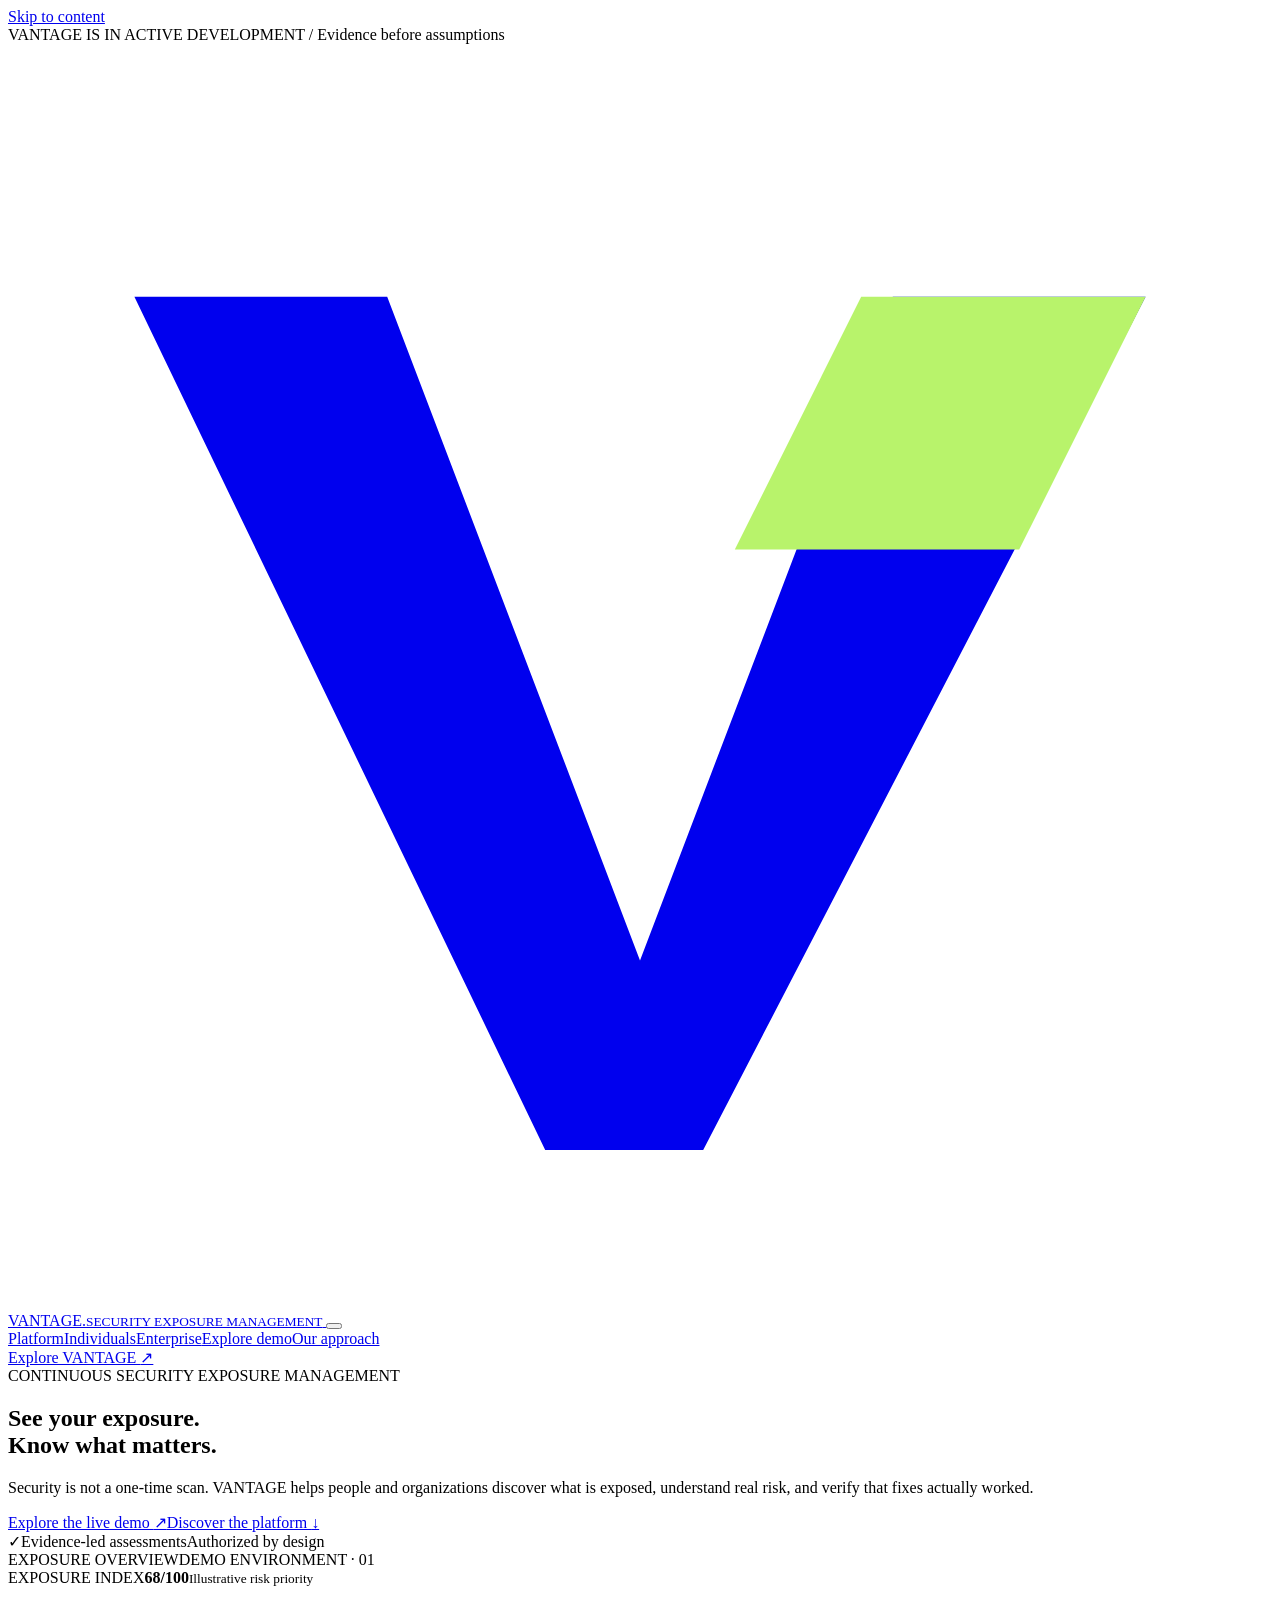
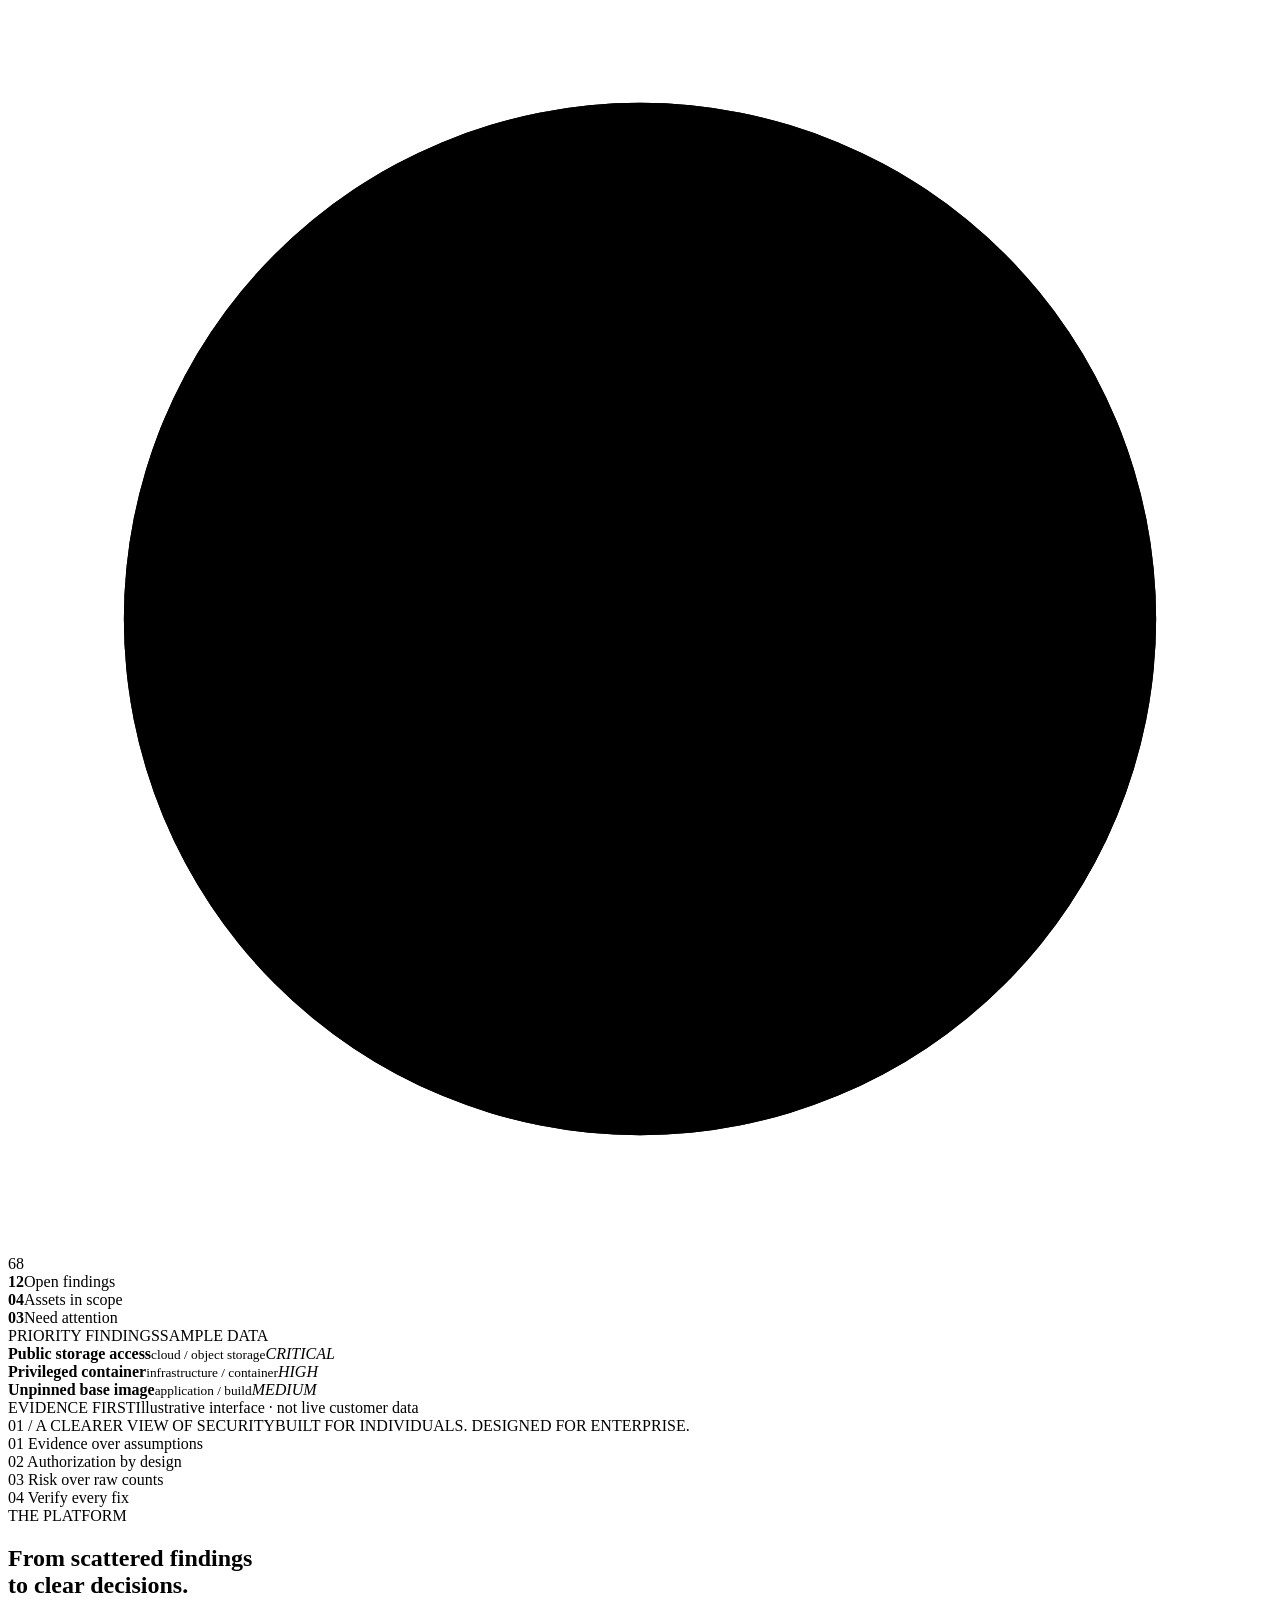
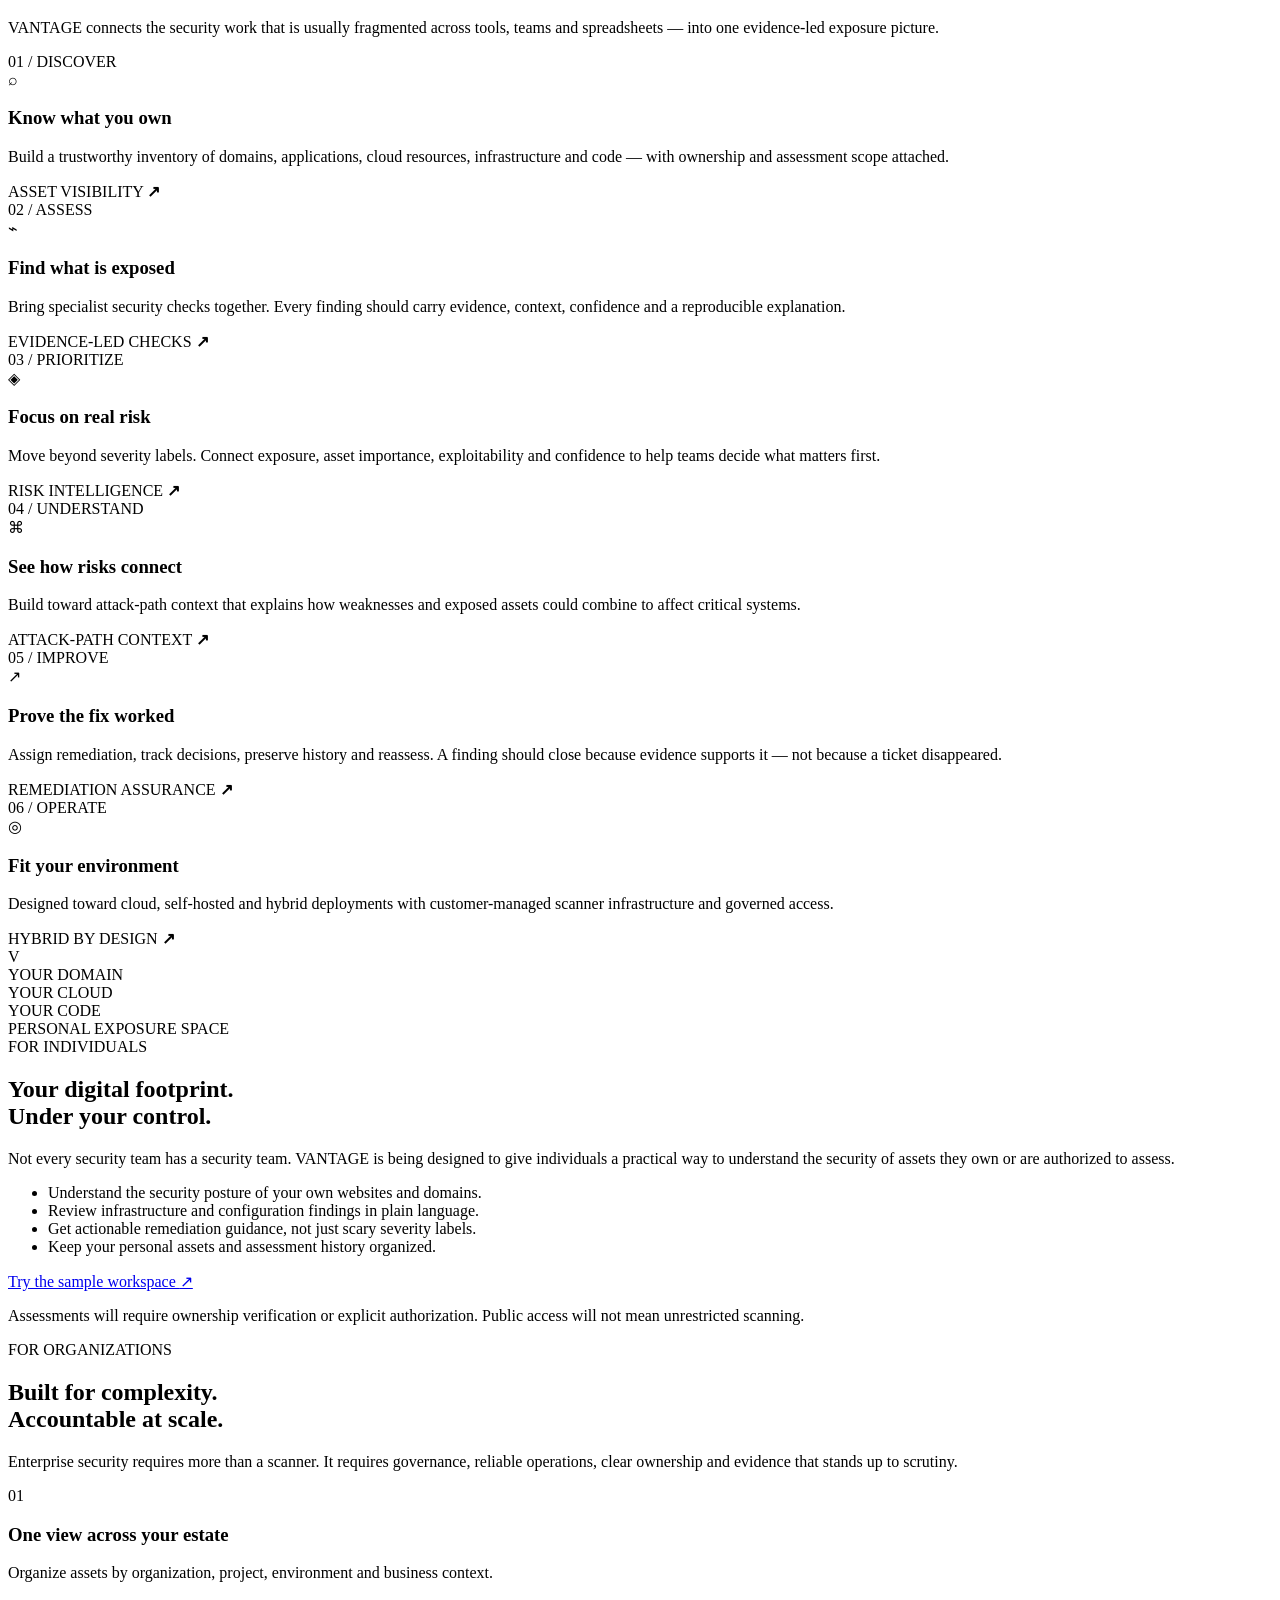
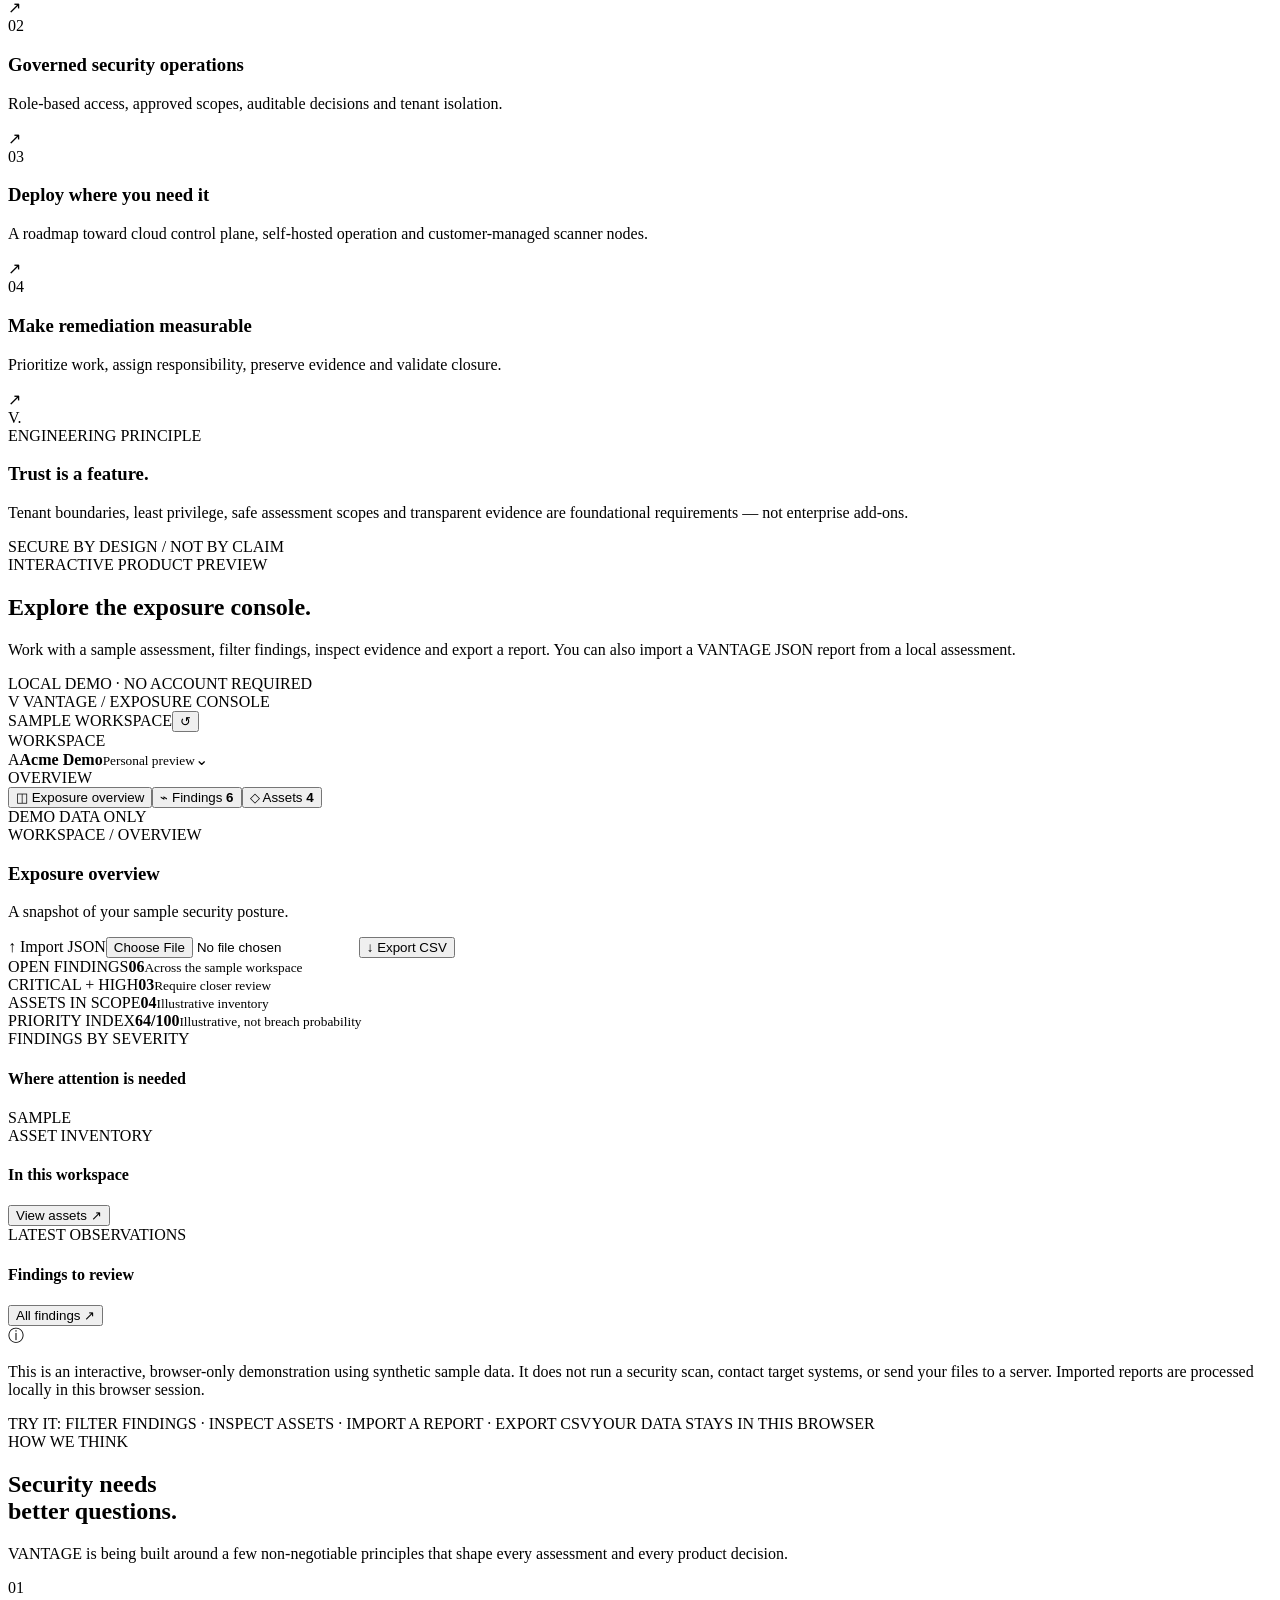
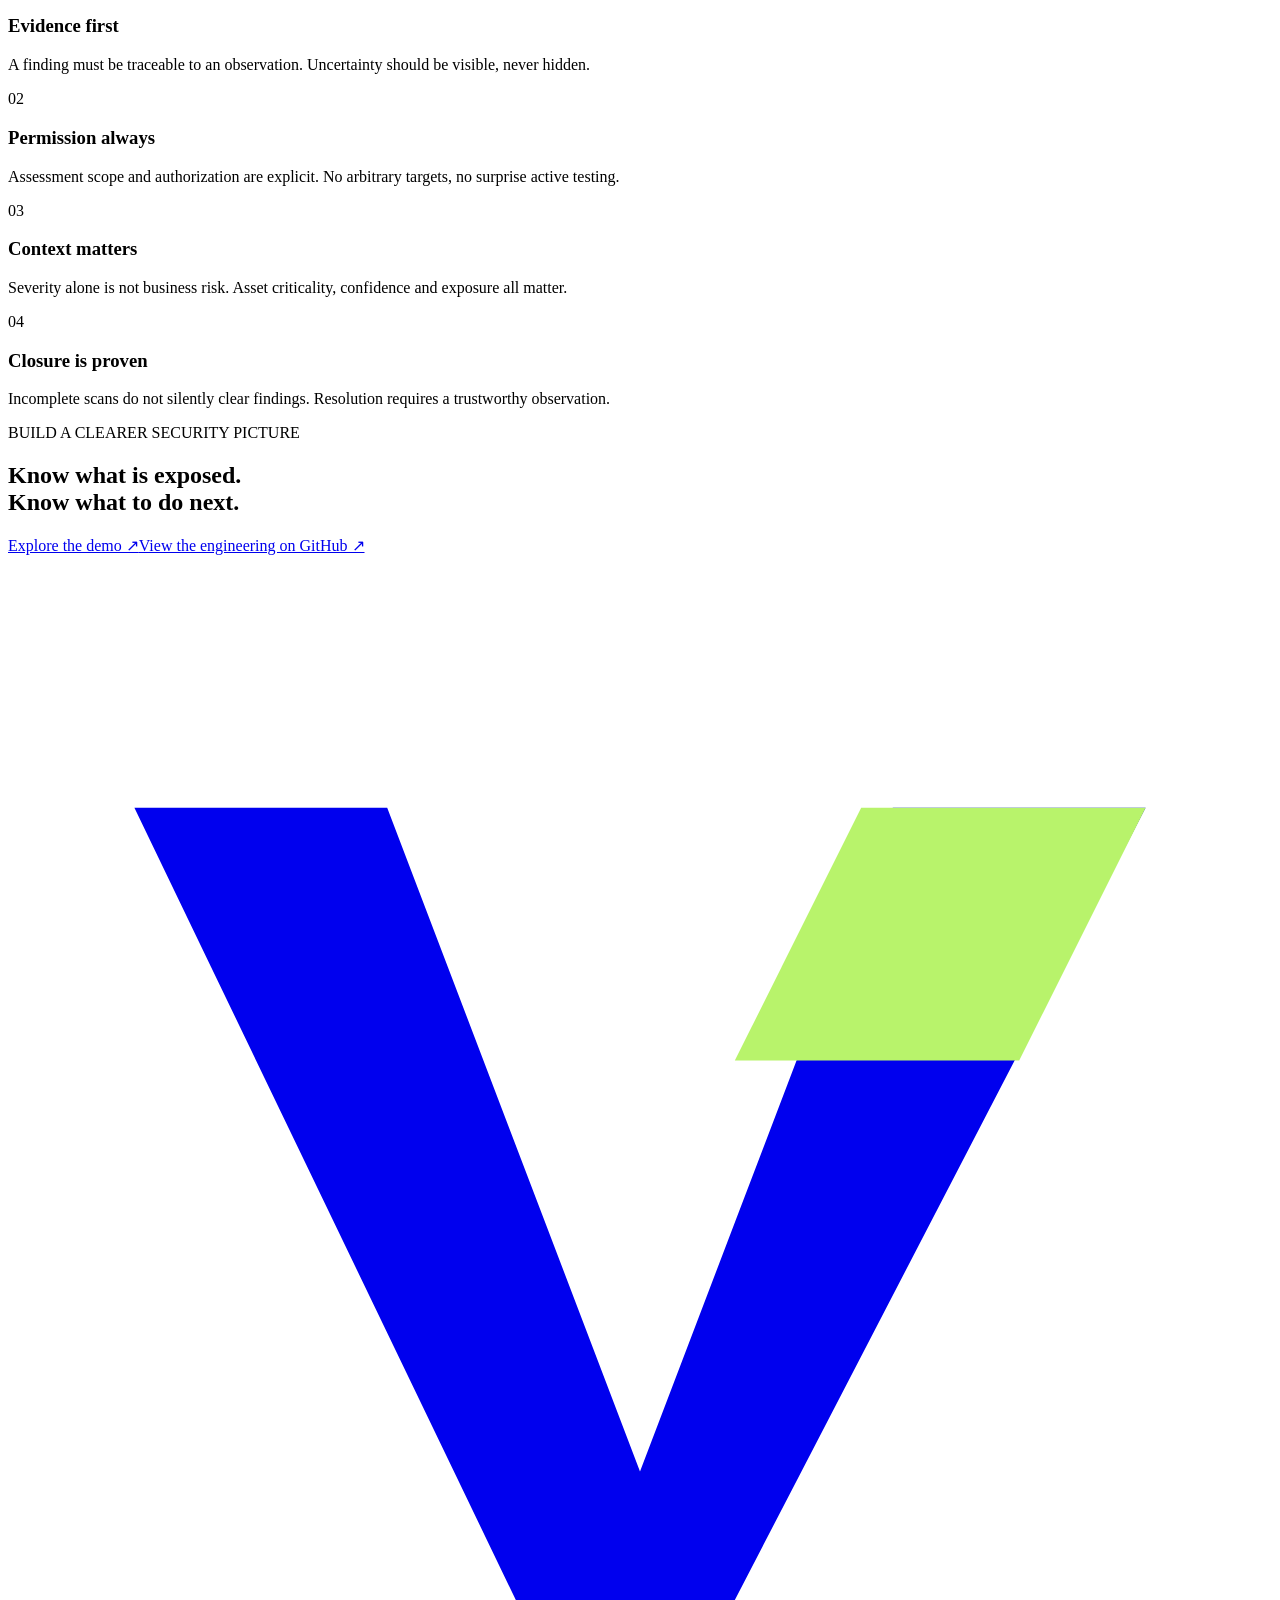
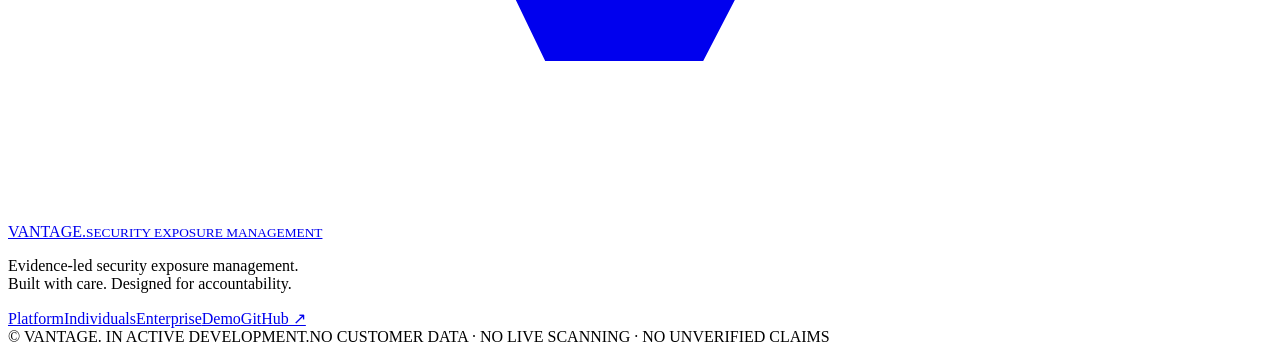
==== index.html @ a52b3569 "Build VANTAGE public website and interactive exposure console" ====
<!doctype html>
<html lang="en">
<head>
  <meta charset="utf-8">
  <meta name="viewport" content="width=device-width, initial-scale=1">
  <meta name="theme-color" content="#080b0c">
  <meta name="description" content="VANTAGE is evidence-led security exposure management. Discover what is exposed, understand what matters, and verify what has been fixed.">
  <meta property="og:title" content="VANTAGE — See your exposure clearly">
  <meta property="og:description" content="Continuous security exposure management for people and organizations.">
  <meta property="og:type" content="website">
  <title>VANTAGE — See your exposure clearly</title>
  <link rel="icon" href="assets/vantage-mark.svg" type="image/svg+xml">
  <link rel="preconnect" href="https://fonts.googleapis.com">
  <link rel="preconnect" href="https://fonts.gstatic.com" crossorigin>
  <link href="https://fonts.googleapis.com/css2?family=DM+Mono:wght@400;500&family=Manrope:wght@400;500;600;700;800&display=swap" rel="stylesheet">
  <link rel="stylesheet" href="assets/css/site.css">
  <script defer src="assets/js/site.js"></script>
</head>
<body>
  <a class="skip-link" href="#main">Skip to content</a>
  <div class="announcement"><span class="pulse-dot"></span> VANTAGE IS IN ACTIVE DEVELOPMENT <span class="announcement-divider">/</span> Evidence before assumptions</div>
  <header class="site-header">
    <a class="brand" href="#top" aria-label="VANTAGE home">
      <span class="brand-mark" aria-hidden="true"><svg viewBox="0 0 40 40"><path d="M4 8h8l8 21 8-21h8L22 35h-5L4 8Z" fill="currentColor"/><path d="M27 8h9l-4 8h-9l4-8Z" fill="#b8f36b"/></svg></span>
      <span>VANTAGE<span class="brand-period">.</span><small>SECURITY EXPOSURE MANAGEMENT</small></span>
    </a>
    <button class="mobile-menu-button" id="menu-toggle" aria-expanded="false" aria-controls="primary-nav" aria-label="Open navigation"><span></span><span></span></button>
    <nav class="nav-links" id="primary-nav" aria-label="Main navigation">
      <a href="#platform">Platform</a><a href="#individuals">Individuals</a><a href="#enterprise">Enterprise</a><a href="#console">Explore demo</a><a href="#principles">Our approach</a>
    </nav>
    <a class="header-cta" href="#console">Explore VANTAGE <span aria-hidden="true">↗</span></a>
  </header>

  <main id="main">
    <section class="hero section-shell" id="top">
      <div class="hero-copy">
        <div class="eyebrow"><span class="eyebrow-line"></span> CONTINUOUS SECURITY EXPOSURE MANAGEMENT</div>
        <h1>See your exposure.<br><span>Know what matters.</span></h1>
        <p class="hero-lede">Security is not a one-time scan. VANTAGE helps people and organizations discover what is exposed, understand real risk, and verify that fixes actually worked.</p>
        <div class="hero-actions"><a class="button button-primary" href="#console">Explore the live demo <span>↗</span></a><a class="text-link" href="#platform">Discover the platform <span>↓</span></a></div>
        <div class="hero-proof"><span class="proof-icon">✓</span><span>Evidence-led assessments</span><span class="proof-separator"></span><span>Authorized by design</span></div>
      </div>
      <div class="hero-visual" aria-label="Illustration of the VANTAGE exposure intelligence interface">
        <div class="visual-topline"><span><i class="tiny-live"></i> EXPOSURE OVERVIEW</span><span class="mono">DEMO ENVIRONMENT · 01</span></div>
        <div class="visual-main">
          <div class="visual-score">
            <div><span class="muted-label">EXPOSURE INDEX</span><strong>68<span>/100</span></strong><small class="score-caption">Illustrative risk priority</small></div>
            <div class="score-ring"><svg viewBox="0 0 120 120" role="img" aria-label="Illustrative exposure index 68 out of 100"><circle cx="60" cy="60" r="49" class="ring-track"/><circle cx="60" cy="60" r="49" class="ring-value"/></svg><span>68</span></div>
          </div>
          <div class="visual-rule"></div>
          <div class="visual-metrics"><div><strong>12</strong><span>Open findings</span></div><div><strong>04</strong><span>Assets in scope</span></div><div><strong>03</strong><span>Need attention</span></div></div>
          <div class="visual-rule"></div>
          <div class="visual-findings-head"><span>PRIORITY FINDINGS</span><span class="mono">SAMPLE DATA</span></div>
          <div class="visual-finding"><span class="severity-dot critical"></span><span><b>Public storage access</b><small>cloud / object storage</small></span><em>CRITICAL</em></div>
          <div class="visual-finding"><span class="severity-dot high"></span><span><b>Privileged container</b><small>infrastructure / container</small></span><em>HIGH</em></div>
          <div class="visual-finding"><span class="severity-dot medium"></span><span><b>Unpinned base image</b><small>application / build</small></span><em>MEDIUM</em></div>
        </div>
        <div class="visual-foot"><span><i class="tiny-live"></i> EVIDENCE FIRST</span><span>Illustrative interface · not live customer data</span></div>
        <div class="visual-glow"></div>
      </div>
      <div class="hero-bottom"><span>01 / A CLEARER VIEW OF SECURITY</span><span>BUILT FOR INDIVIDUALS. DESIGNED FOR ENTERPRISE.</span></div>
    </section>

    <section class="trust-strip" aria-label="Platform principles"><div><span>01</span> Evidence over assumptions</div><div><span>02</span> Authorization by design</div><div><span>03</span> Risk over raw counts</div><div><span>04</span> Verify every fix</div></section>

    <section class="section section-shell" id="platform">
      <div class="section-heading"><div><div class="eyebrow"><span class="eyebrow-line"></span> THE PLATFORM</div><h2>From scattered findings<br>to <span>clear decisions.</span></h2></div><p>VANTAGE connects the security work that is usually fragmented across tools, teams and spreadsheets — into one evidence-led exposure picture.</p></div>
      <div class="capability-grid">
        <article class="capability-card capability-featured"><div class="card-index">01 / DISCOVER</div><div class="capability-icon">⌕</div><h3>Know what you own</h3><p>Build a trustworthy inventory of domains, applications, cloud resources, infrastructure and code — with ownership and assessment scope attached.</p><span class="card-foot">ASSET VISIBILITY <b>↗</b></span></article>
        <article class="capability-card"><div class="card-index">02 / ASSESS</div><div class="capability-icon">⌁</div><h3>Find what is exposed</h3><p>Bring specialist security checks together. Every finding should carry evidence, context, confidence and a reproducible explanation.</p><span class="card-foot">EVIDENCE-LED CHECKS <b>↗</b></span></article>
        <article class="capability-card"><div class="card-index">03 / PRIORITIZE</div><div class="capability-icon">◈</div><h3>Focus on real risk</h3><p>Move beyond severity labels. Connect exposure, asset importance, exploitability and confidence to help teams decide what matters first.</p><span class="card-foot">RISK INTELLIGENCE <b>↗</b></span></article>
        <article class="capability-card"><div class="card-index">04 / UNDERSTAND</div><div class="capability-icon">⌘</div><h3>See how risks connect</h3><p>Build toward attack-path context that explains how weaknesses and exposed assets could combine to affect critical systems.</p><span class="card-foot">ATTACK-PATH CONTEXT <b>↗</b></span></article>
        <article class="capability-card"><div class="card-index">05 / IMPROVE</div><div class="capability-icon">↗</div><h3>Prove the fix worked</h3><p>Assign remediation, track decisions, preserve history and reassess. A finding should close because evidence supports it — not because a ticket disappeared.</p><span class="card-foot">REMEDIATION ASSURANCE <b>↗</b></span></article>
        <article class="capability-card capability-quiet"><div class="card-index">06 / OPERATE</div><div class="capability-icon">◎</div><h3>Fit your environment</h3><p>Designed toward cloud, self-hosted and hybrid deployments with customer-managed scanner infrastructure and governed access.</p><span class="card-foot">HYBRID BY DESIGN <b>↗</b></span></article>
      </div>
    </section>

    <section class="audience-section" id="individuals">
      <div class="section-shell audience-layout">
        <div class="audience-art personal-art"><div class="orbit orbit-one"></div><div class="orbit orbit-two"></div><div class="orbit-core"><span>V</span></div><div class="orbit-tag tag-one">YOUR DOMAIN</div><div class="orbit-tag tag-two">YOUR CLOUD</div><div class="orbit-tag tag-three">YOUR CODE</div><div class="orbit-caption">PERSONAL EXPOSURE SPACE</div></div>
        <div class="audience-copy"><div class="eyebrow"><span class="eyebrow-line"></span> FOR INDIVIDUALS</div><h2>Your digital footprint.<br><span>Under your control.</span></h2><p>Not every security team has a security team. VANTAGE is being designed to give individuals a practical way to understand the security of assets they own or are authorized to assess.</p><ul class="check-list"><li>Understand the security posture of your own websites and domains.</li><li>Review infrastructure and configuration findings in plain language.</li><li>Get actionable remediation guidance, not just scary severity labels.</li><li>Keep your personal assets and assessment history organized.</li></ul><a class="button button-outline" href="#console">Try the sample workspace <span>↗</span></a><p class="fine-print">Assessments will require ownership verification or explicit authorization. Public access will not mean unrestricted scanning.</p></div>
      </div>
    </section>

    <section class="section section-shell enterprise-section" id="enterprise">
      <div class="section-heading"><div><div class="eyebrow"><span class="eyebrow-line"></span> FOR ORGANIZATIONS</div><h2>Built for complexity.<br><span>Accountable at scale.</span></h2></div><p>Enterprise security requires more than a scanner. It requires governance, reliable operations, clear ownership and evidence that stands up to scrutiny.</p></div>
      <div class="enterprise-grid">
        <div class="enterprise-list">
          <div class="enterprise-row"><span class="row-number">01</span><div><h3>One view across your estate</h3><p>Organize assets by organization, project, environment and business context.</p></div><span class="row-arrow">↗</span></div>
          <div class="enterprise-row"><span class="row-number">02</span><div><h3>Governed security operations</h3><p>Role-based access, approved scopes, auditable decisions and tenant isolation.</p></div><span class="row-arrow">↗</span></div>
          <div class="enterprise-row"><span class="row-number">03</span><div><h3>Deploy where you need it</h3><p>A roadmap toward cloud control plane, self-hosted operation and customer-managed scanner nodes.</p></div><span class="row-arrow">↗</span></div>
          <div class="enterprise-row"><span class="row-number">04</span><div><h3>Make remediation measurable</h3><p>Prioritize work, assign responsibility, preserve evidence and validate closure.</p></div><span class="row-arrow">↗</span></div>
        </div>
        <aside class="enterprise-note"><div class="note-symbol">V<span>.</span></div><div class="eyebrow">ENGINEERING PRINCIPLE</div><h3>Trust is a feature.</h3><p>Tenant boundaries, least privilege, safe assessment scopes and transparent evidence are foundational requirements — not enterprise add-ons.</p><span class="note-foot">SECURE BY DESIGN / NOT BY CLAIM</span></aside>
      </div>
    </section>

    <section class="demo-section" id="console">
      <div class="section-shell">
        <div class="demo-intro"><div><div class="eyebrow"><span class="eyebrow-line"></span> INTERACTIVE PRODUCT PREVIEW</div><h2>Explore the <span>exposure console.</span></h2><p>Work with a sample assessment, filter findings, inspect evidence and export a report. You can also import a VANTAGE JSON report from a local assessment.</p></div><div class="demo-status"><i class="tiny-live"></i> LOCAL DEMO · NO ACCOUNT REQUIRED</div></div>
        <div class="console-window">
          <div class="console-topbar"><div class="console-brand"><span class="mini-mark">V</span> VANTAGE <span class="console-divider">/</span> EXPOSURE CONSOLE</div><div class="console-top-actions"><span class="demo-pill">SAMPLE WORKSPACE</span><button class="icon-button" id="reset-demo" title="Reset sample data" aria-label="Reset sample data">↺</button></div></div>
          <div class="console-body">
            <aside class="console-sidebar"><div class="workspace-label">WORKSPACE</div><div class="workspace-switch"><span class="workspace-avatar">A</span><span><b>Acme Demo</b><small>Personal preview</small></span><span class="switch-chevron">⌄</span></div><div class="sidebar-label">OVERVIEW</div><button class="side-link active" data-view="overview"><span>◫</span> Exposure overview</button><button class="side-link" data-view="findings"><span>⌁</span> Findings <b class="side-count" id="side-finding-count">6</b></button><button class="side-link" data-view="assets"><span>◇</span> Assets <b class="side-count">4</b></button><div class="sidebar-bottom"><span class="tiny-live"></span> DEMO DATA ONLY</div></aside>
            <div class="console-content">
              <div class="console-heading"><div><div class="breadcrumb">WORKSPACE <span>/</span> OVERVIEW</div><h3 id="console-title">Exposure overview</h3><p id="console-subtitle">A snapshot of your sample security posture.</p></div><div class="console-actions"><label class="button button-small button-ghost upload-label" for="report-upload">↑ Import JSON<input id="report-upload" type="file" accept=".json,application/json"></label><button class="button button-small button-lime" id="export-report">↓ Export CSV</button></div></div>
              <div id="overview-view">
                <div class="stat-grid"><article class="stat-card"><span>OPEN FINDINGS</span><strong id="stat-open">06</strong><small>Across the sample workspace</small></article><article class="stat-card"><span>CRITICAL + HIGH</span><strong id="stat-priority">03</strong><small>Require closer review</small></article><article class="stat-card"><span>ASSETS IN SCOPE</span><strong id="stat-assets">04</strong><small>Illustrative inventory</small></article><article class="stat-card stat-score"><span>PRIORITY INDEX</span><strong id="stat-score">64<span>/100</span></strong><small>Illustrative, not breach probability</small></article></div>
                <div class="console-panels"><section class="console-panel"><div class="panel-heading"><div><span class="panel-kicker">FINDINGS BY SEVERITY</span><h4>Where attention is needed</h4></div><span class="sample-label">SAMPLE</span></div><div class="severity-bars" id="severity-bars"></div></section><section class="console-panel"><div class="panel-heading"><div><span class="panel-kicker">ASSET INVENTORY</span><h4>In this workspace</h4></div><button class="panel-link" data-view="assets">View assets ↗</button></div><div id="asset-summary" class="asset-summary"></div></section></div>
                <section class="console-panel findings-panel"><div class="panel-heading"><div><span class="panel-kicker">LATEST OBSERVATIONS</span><h4>Findings to review</h4></div><button class="panel-link" data-view="findings">All findings ↗</button></div><div id="overview-findings"></div></section>
              </div>
              <div id="findings-view" hidden><div class="filter-row"><label class="search-box"><span>⌕</span><input id="finding-search" type="search" placeholder="Search findings, assets or rule IDs..." aria-label="Search findings"></label><select id="severity-filter" aria-label="Filter by severity"><option value="all">All severities</option><option value="critical">Critical</option><option value="high">High</option><option value="medium">Medium</option><option value="low">Low</option></select><select id="status-filter" aria-label="Filter by status"><option value="all">All statuses</option><option value="open">Open</option><option value="resolved">Resolved</option></select></div><div id="findings-table"></div></div>
              <div id="assets-view" hidden><div class="asset-intro"><span class="panel-kicker">REGISTERED SCOPE</span><p>Sample assets included to demonstrate how VANTAGE organizes exposure context.</p></div><div id="assets-grid" class="assets-grid"></div></div>
              <div class="console-disclaimer"><span>ⓘ</span><p>This is an interactive, browser-only demonstration using synthetic sample data. It does not run a security scan, contact target systems, or send your files to a server. Imported reports are processed locally in this browser session.</p></div>
            </div>
          </div>
        </div>
        <div class="demo-underbar"><span>TRY IT: FILTER FINDINGS · INSPECT ASSETS · IMPORT A REPORT · EXPORT CSV</span><span>YOUR DATA STAYS IN THIS BROWSER</span></div>
      </div>
    </section>

    <section class="section section-shell principles-section" id="principles">
      <div class="section-heading"><div><div class="eyebrow"><span class="eyebrow-line"></span> HOW WE THINK</div><h2>Security needs<br><span>better questions.</span></h2></div><p>VANTAGE is being built around a few non-negotiable principles that shape every assessment and every product decision.</p></div>
      <div class="principle-grid"><article><span>01</span><h3>Evidence first</h3><p>A finding must be traceable to an observation. Uncertainty should be visible, never hidden.</p></article><article><span>02</span><h3>Permission always</h3><p>Assessment scope and authorization are explicit. No arbitrary targets, no surprise active testing.</p></article><article><span>03</span><h3>Context matters</h3><p>Severity alone is not business risk. Asset criticality, confidence and exposure all matter.</p></article><article><span>04</span><h3>Closure is proven</h3><p>Incomplete scans do not silently clear findings. Resolution requires a trustworthy observation.</p></article></div>
    </section>

    <section class="closing-cta"><div class="section-shell closing-inner"><div><div class="eyebrow"><span class="eyebrow-line"></span> BUILD A CLEARER SECURITY PICTURE</div><h2>Know what is exposed.<br><span>Know what to do next.</span></h2></div><div class="closing-actions"><a class="button button-primary" href="#console">Explore the demo ↗</a><a class="text-link" href="https://github.com/HuginnsHammer/VANTAGE" target="_blank" rel="noopener noreferrer">View the engineering on GitHub ↗</a></div></div></section>
  </main>

  <footer class="site-footer"><div class="section-shell footer-main"><a class="brand footer-brand" href="#top"><span class="brand-mark"><svg viewBox="0 0 40 40"><path d="M4 8h8l8 21 8-21h8L22 35h-5L4 8Z" fill="currentColor"/><path d="M27 8h9l-4 8h-9l4-8Z" fill="#b8f36b"/></svg></span><span>VANTAGE<span class="brand-period">.</span><small>SECURITY EXPOSURE MANAGEMENT</small></span></a><p>Evidence-led security exposure management.<br>Built with care. Designed for accountability.</p><div class="footer-links"><a href="#platform">Platform</a><a href="#individuals">Individuals</a><a href="#enterprise">Enterprise</a><a href="#console">Demo</a><a href="https://github.com/HuginnsHammer/VANTAGE" target="_blank" rel="noopener noreferrer">GitHub ↗</a></div></div><div class="section-shell footer-bottom"><span>© <span id="year"></span> VANTAGE. IN ACTIVE DEVELOPMENT.</span><span>NO CUSTOMER DATA · NO LIVE SCANNING · NO UNVERIFIED CLAIMS</span></div></footer>
</body>
</html>
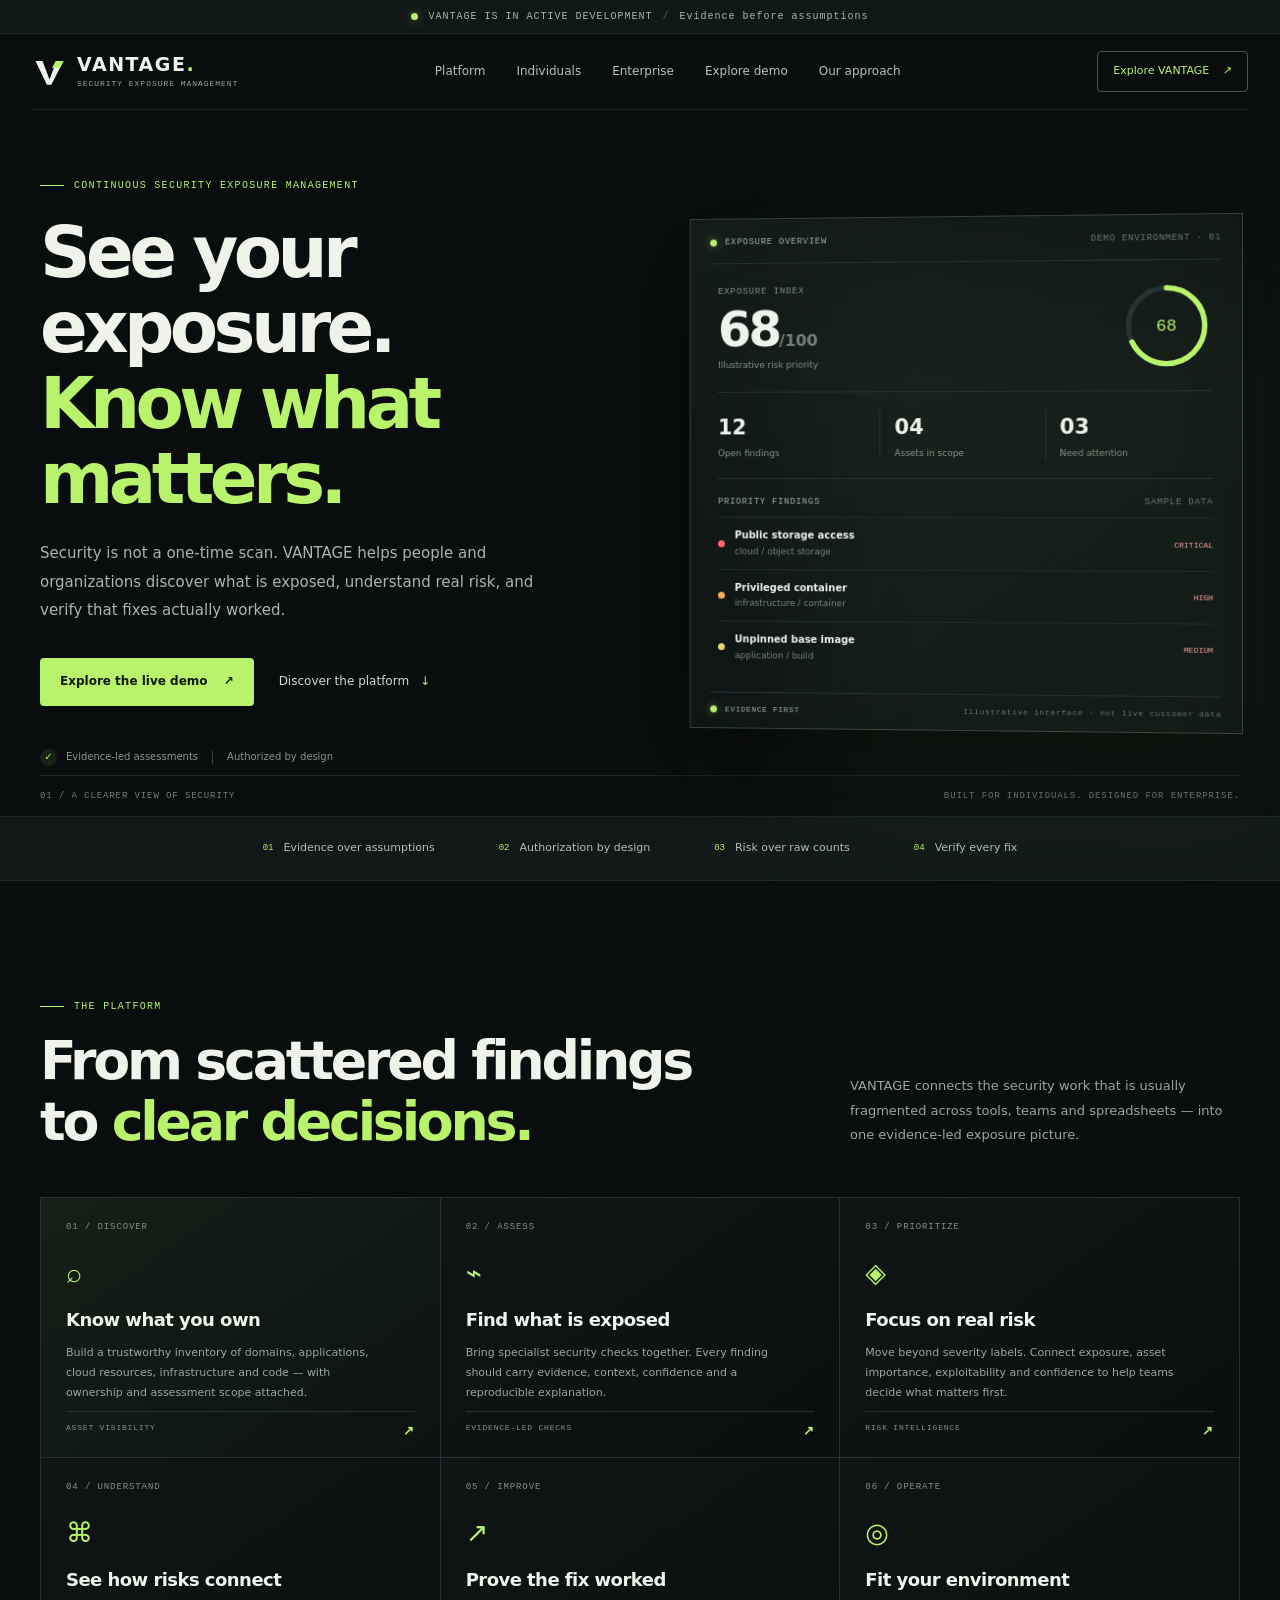
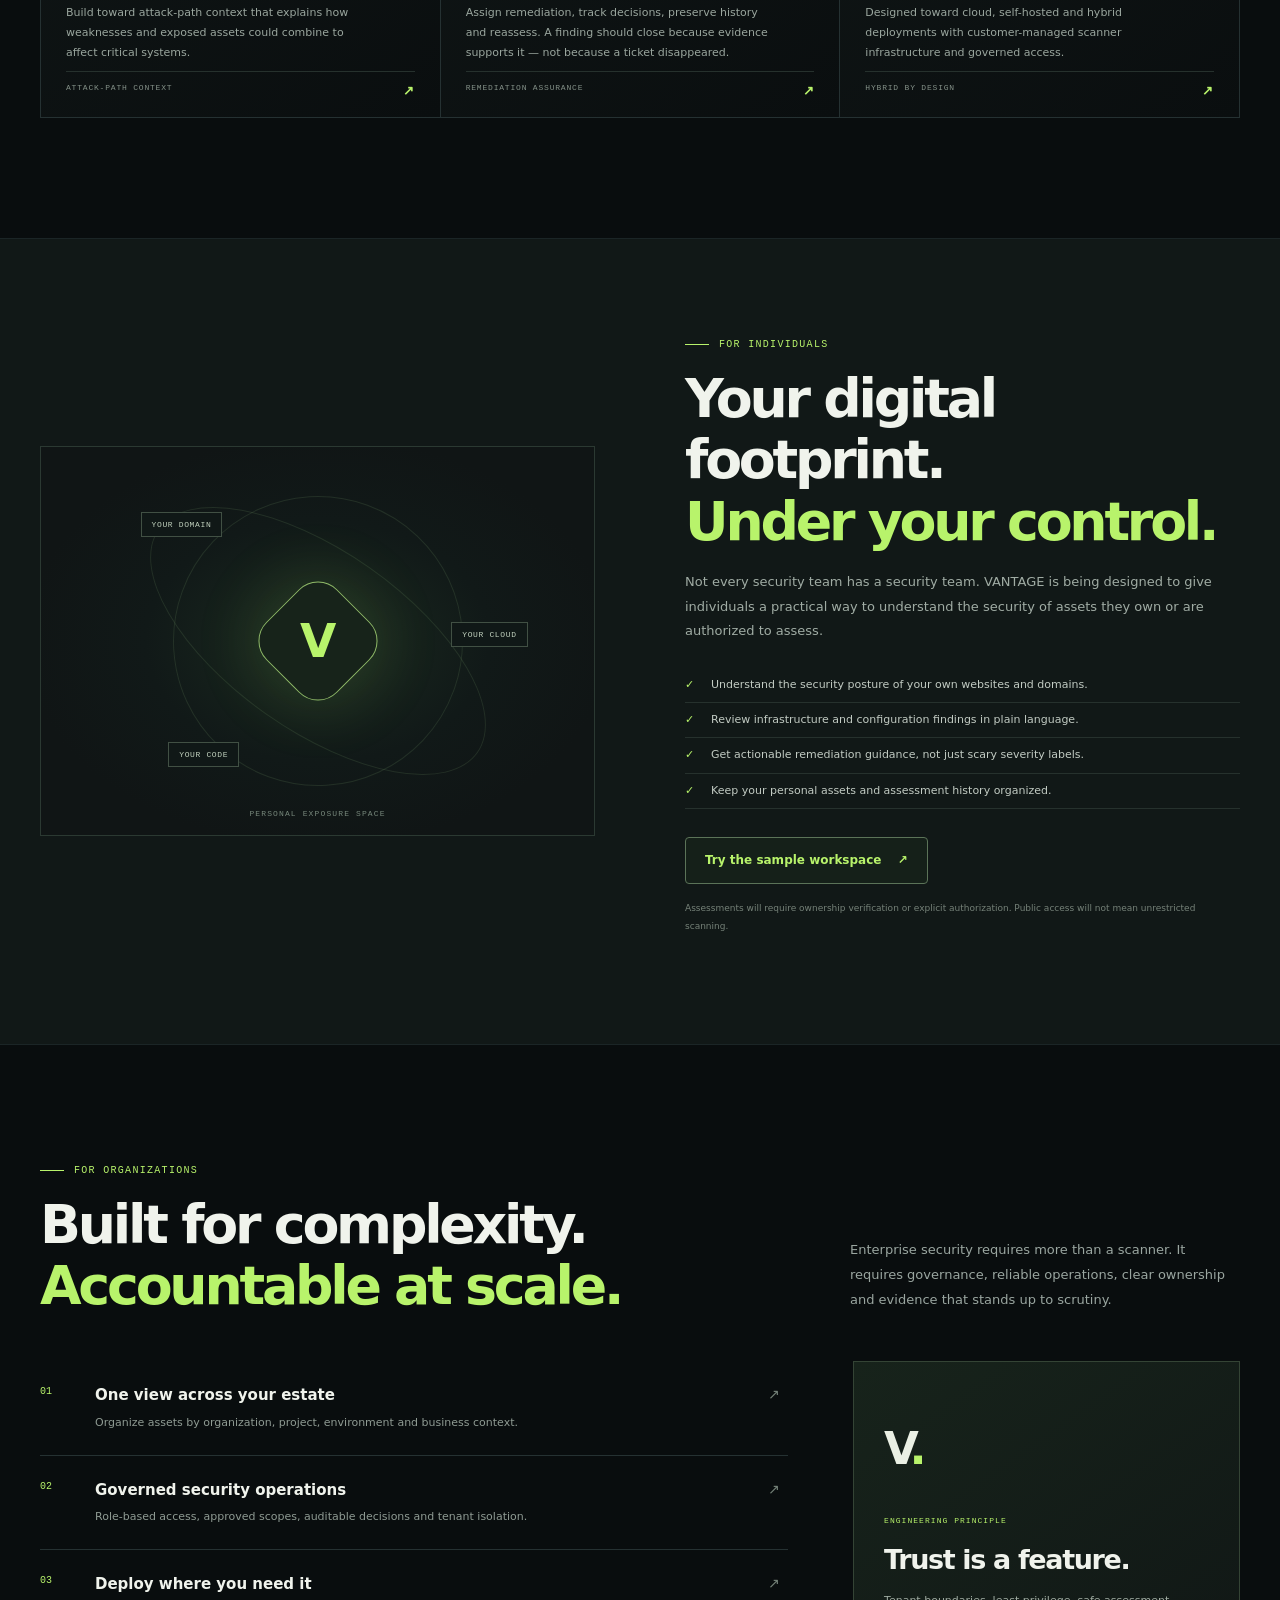
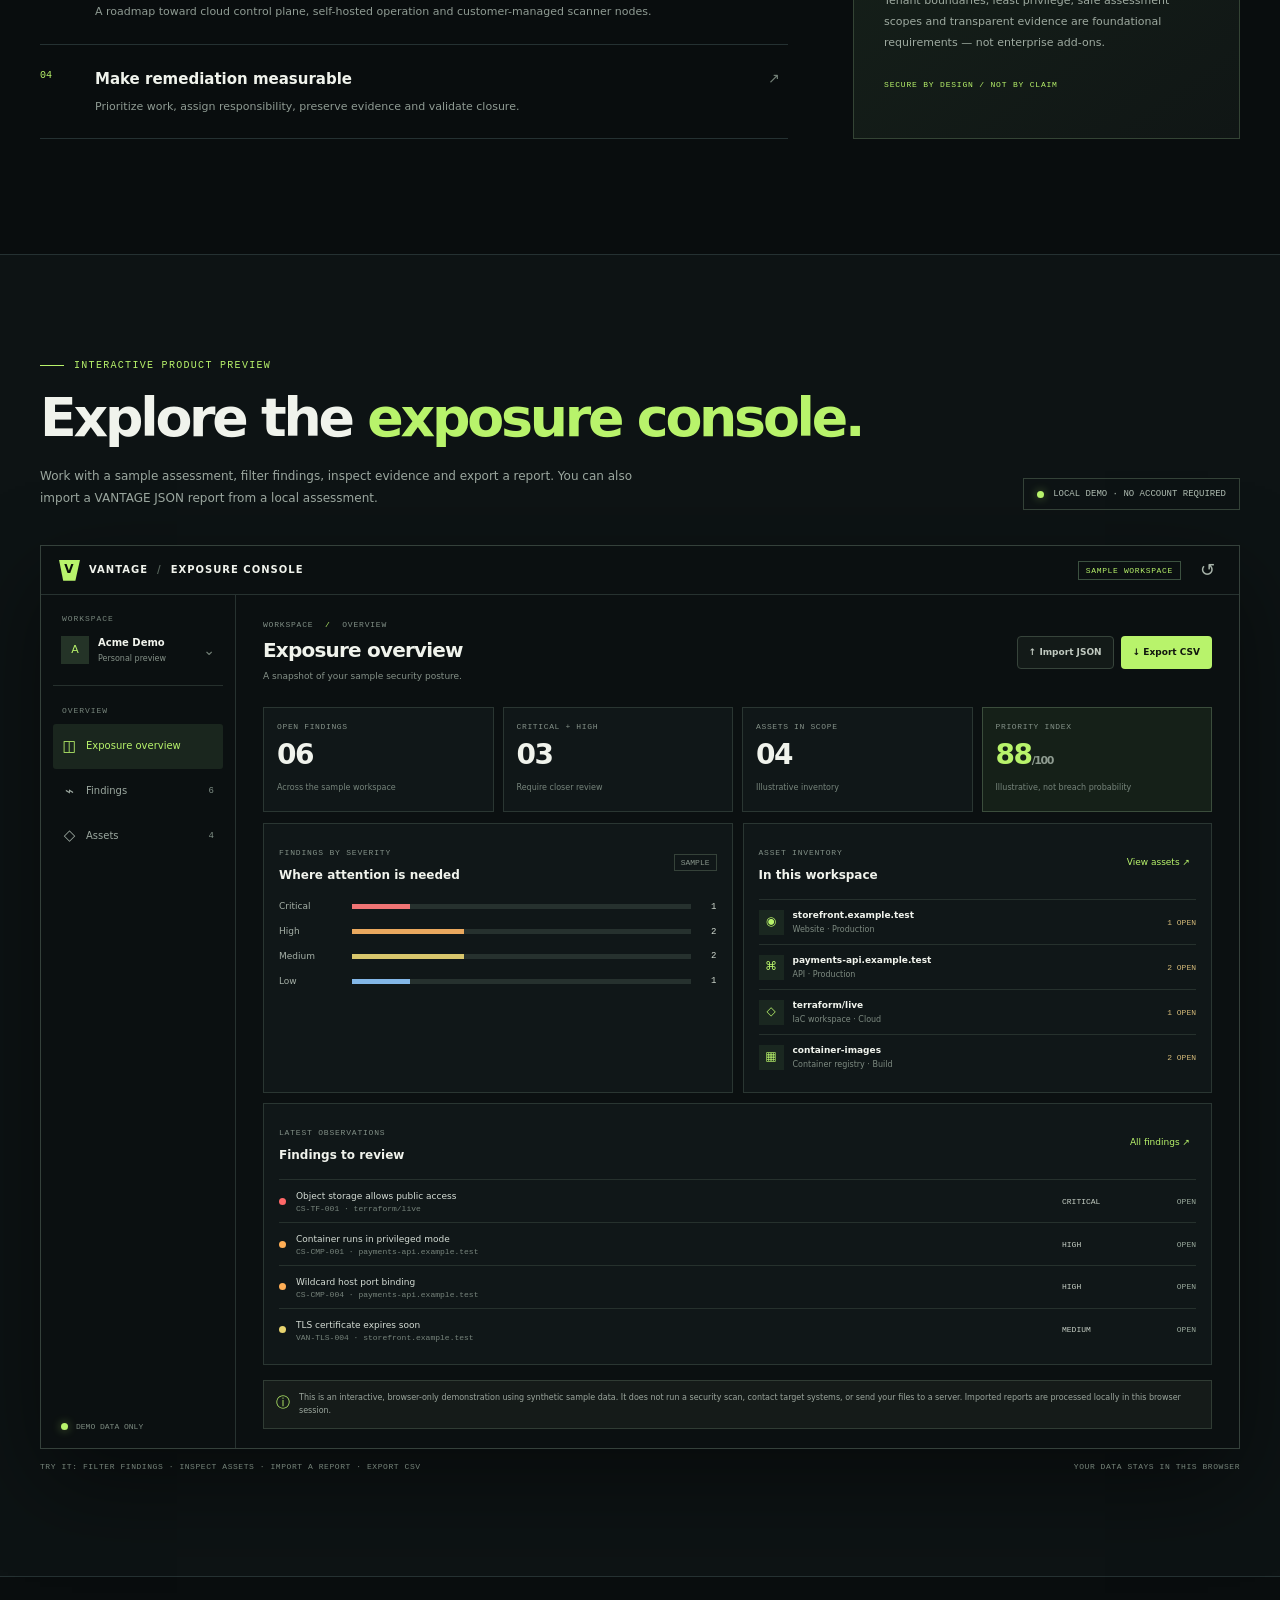
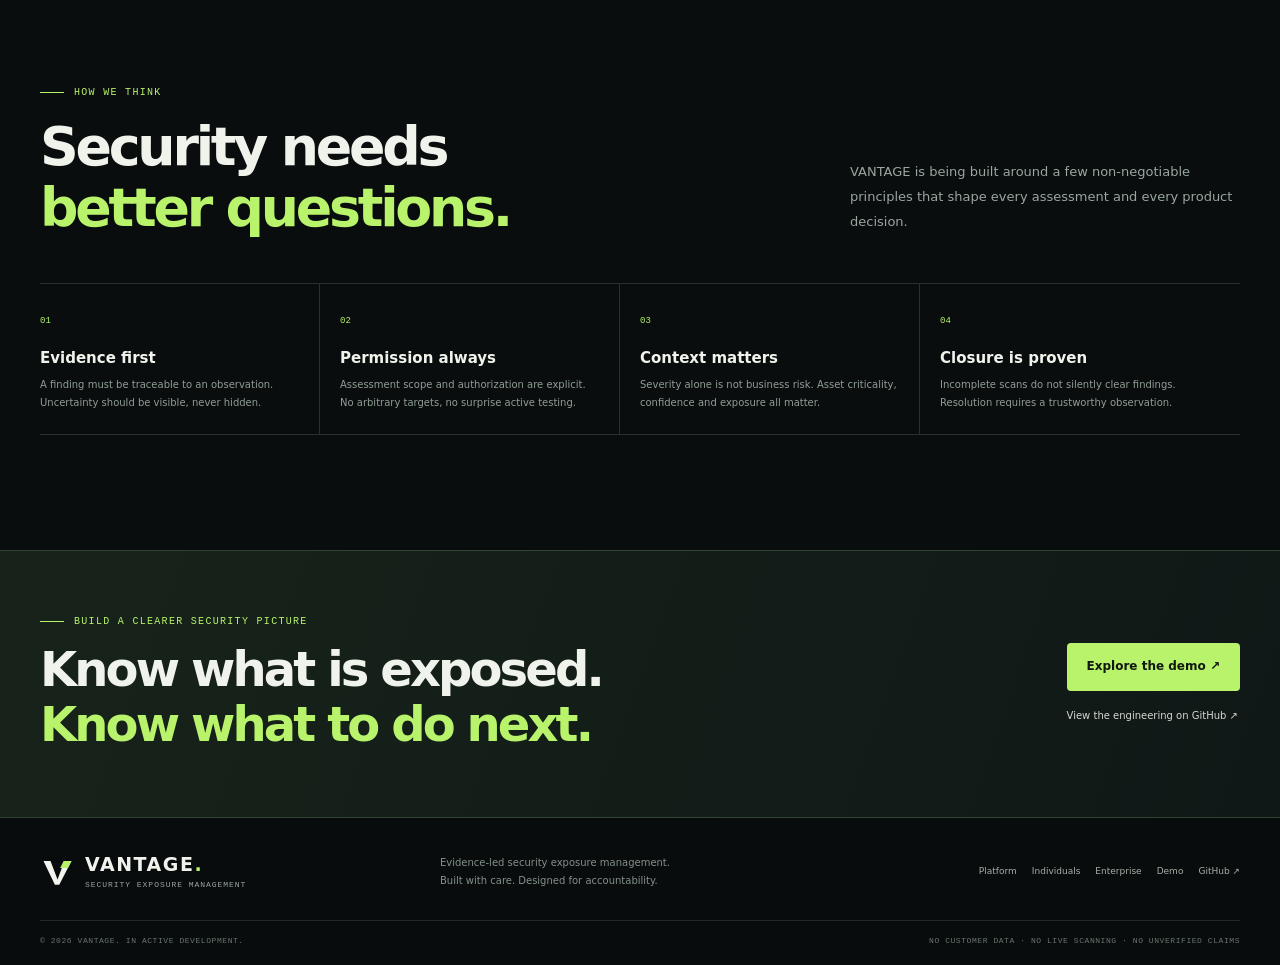
==== commit 20620ad6: "Add accessible finding detail dialog to exposure console" ====
--- a/index.html
+++ b/index.html
@@ -115,6 +115,7 @@
             </div>
           </div>
         </div>
+        <dialog class="finding-dialog" id="finding-dialog" aria-labelledby="dialog-title"><div class="dialog-top"><span class="panel-kicker">FINDING DETAIL · LOCAL PREVIEW</span><form method="dialog"><button class="icon-button" aria-label="Close finding details">×</button></form></div><h3 id="dialog-title"></h3><div id="dialog-meta" class="dialog-meta"></div><section><span class="panel-kicker">OBSERVED EVIDENCE</span><p id="dialog-evidence"></p></section><section><span class="panel-kicker">SUGGESTED REMEDIATION</span><p id="dialog-remediation"></p></section><p class="dialog-note">Sample or imported report content only. VANTAGE has not independently verified this observation.</p></dialog>
         <div class="demo-underbar"><span>TRY IT: FILTER FINDINGS · INSPECT ASSETS · IMPORT A REPORT · EXPORT CSV</span><span>YOUR DATA STAYS IN THIS BROWSER</span></div>
       </div>
     </section>
--- a/assets/css/site.css
+++ b/assets/css/site.css
@@ -0,0 +1,5 @@
+:root{color-scheme:dark;--bg:#090d0e;--panel:#101617;--panel2:#141c1d;--line:#253132;--line-soft:#1b2526;--text:#f0f3ec;--muted:#9aa6a0;--subtle:#687671;--lime:#b8f36b;--lime-dark:#8cc94b;--mono:"DM Mono",monospace;--sans:"Manrope",system-ui,sans-serif;--max:1200px}*{box-sizing:border-box}html{scroll-behavior:smooth;scroll-padding-top:90px}body{margin:0;background:var(--bg);color:var(--text);font-family:var(--sans);font-size:14px;line-height:1.65;-webkit-font-smoothing:antialiased}a{color:inherit;text-decoration:none}button,input,select{font:inherit}button,a,input,select{outline-offset:4px}a:focus-visible,button:focus-visible,input:focus-visible,select:focus-visible{outline:2px solid var(--lime)}.skip-link{position:absolute;left:12px;top:-50px;background:var(--lime);color:#0b100c;padding:8px 14px;z-index:99}.skip-link:focus{top:8px}.section-shell{width:min(var(--max),calc(100% - 64px));margin-inline:auto}.announcement{height:34px;display:flex;align-items:center;justify-content:center;gap:10px;background:#101817;border-bottom:1px solid var(--line-soft);font:10px var(--mono);letter-spacing:.1em;color:#a9b4ad}.announcement-divider{color:#53615a}.pulse-dot,.tiny-live{display:inline-block;width:7px;height:7px;border-radius:50%;background:var(--lime);box-shadow:0 0 10px #b8f36b77}.site-header{height:76px;display:flex;align-items:center;justify-content:space-between;width:min(1320px,calc(100% - 64px));margin:auto;border-bottom:1px solid var(--line-soft);position:relative;z-index:10}.brand{display:flex;align-items:center;gap:10px;font-weight:800;font-size:19px;letter-spacing:.08em;line-height:1.05}.brand-mark{width:35px;height:35px;color:#f2f4ed}.brand-mark svg{width:100%;height:100%}.brand-period{color:var(--lime)}.brand small{display:block;font:8px var(--mono);letter-spacing:.12em;color:var(--muted);margin-top:5px}.nav-links{display:flex;align-items:center;gap:31px;color:#b7c0b9;font-size:12px}.nav-links a:hover,.footer-links a:hover{color:var(--lime)}.header-cta{font-size:11px;border:1px solid #49584d;padding:10px 15px;border-radius:4px;color:var(--lime)}.header-cta span{margin-left:10px}.mobile-menu-button{display:none}.hero{min-height:620px;display:grid;grid-template-columns:1.03fr .97fr;align-items:center;gap:58px;padding-top:70px;padding-bottom:50px;position:relative}.eyebrow{font:10px var(--mono);letter-spacing:.13em;color:var(--lime);display:flex;align-items:center;gap:10px}.eyebrow-line{width:24px;height:1px;background:var(--lime)}h1,h2,h3,h4,p{margin-top:0}h1{font-size:clamp(48px,5.5vw,75px);line-height:1.07;letter-spacing:-.065em;margin:25px 0 22px;font-weight:700}h1 span,h2 span{color:var(--lime)}.hero-lede{max-width:500px;color:#aab5ae;font-size:15px;line-height:1.9}.hero-actions{display:flex;align-items:center;gap:25px;margin-top:33px}.button{display:inline-flex;align-items:center;justify-content:center;gap:16px;border:1px solid transparent;border-radius:4px;padding:13px 19px;font-weight:700;font-size:12px;cursor:pointer;transition:transform .18s,border-color .18s,background .18s}.button:hover{transform:translateY(-2px)}.button-primary{background:var(--lime);color:#11180f}.button-primary:hover{background:#c9ff86}.text-link{font-size:12px;color:#d2d9d1}.text-link span{color:var(--lime);margin-left:7px}.hero-proof{display:flex;align-items:center;gap:9px;margin-top:43px;color:#89958d;font-size:10px}.proof-icon{display:grid;place-items:center;width:17px;height:17px;border-radius:50%;background:#b8f36b18;color:var(--lime)}.proof-separator{height:13px;width:1px;background:#3a4741;margin:0 5px}.hero-visual{position:relative;z-index:1;border:1px solid #34403b;background:linear-gradient(145deg,#141c1b,#0d1314 75%);padding:18px 20px 14px;box-shadow:0 30px 90px #0008;transform:perspective(1200px) rotateY(-3deg)}.visual-glow{position:absolute;inset:10% -10% -15% 20%;background:#b8f36b0b;filter:blur(70px);z-index:-1;pointer-events:none}.visual-topline,.visual-foot,.visual-findings-head{display:flex;justify-content:space-between;align-items:center;font:9px var(--mono);letter-spacing:.08em;color:#a4b0a7}.visual-topline{padding-bottom:16px;border-bottom:1px solid var(--line)}.visual-topline>span:first-child,.visual-foot>span:first-child{display:flex;align-items:center;gap:8px}.mono{font:9px var(--mono);color:#697870}.visual-main{padding:19px 8px}.visual-score{display:flex;align-items:center;justify-content:space-between}.muted-label,.score-caption{display:block;color:#829087;font:9px var(--mono);letter-spacing:.1em}.visual-score strong{font-size:49px;letter-spacing:-.06em;line-height:1.2;display:block;margin-top:5px}.visual-score strong span{font-size:16px;color:#738078;letter-spacing:0}.score-caption{font:9px var(--sans);letter-spacing:0}.score-ring{width:92px;height:92px;position:relative;display:grid;place-items:center}.score-ring svg{position:absolute;inset:0;transform:rotate(-90deg)}.ring-track,.ring-value{fill:none;stroke-width:7}.ring-track{stroke:#263230}.ring-value{stroke:var(--lime);stroke-dasharray:308;stroke-dashoffset:99;stroke-linecap:round}.score-ring span{font:17px var(--mono);color:var(--lime)}.visual-rule{height:1px;background:var(--line);margin:18px 0}.visual-metrics{display:grid;grid-template-columns:repeat(3,1fr)}.visual-metrics div{display:flex;flex-direction:column;gap:1px;border-right:1px solid var(--line);padding-left:14px}.visual-metrics div:first-child{padding-left:0}.visual-metrics div:last-child{border:0}.visual-metrics strong{font-size:21px}.visual-metrics span{font-size:9px;color:#849188}.visual-findings-head{margin-bottom:10px}.visual-finding{display:flex;align-items:center;gap:10px;padding:10px 0;border-top:1px solid #202b29}.severity-dot{width:7px;height:7px;border-radius:50%;flex:none}.critical{background:#ff6868}.high{background:#ffae55}.medium{background:#e7d36e}.low{background:#80b8ff}.visual-finding>span:nth-child(2){display:flex;flex-direction:column;flex:1}.visual-finding b{font-size:10px;font-weight:600}.visual-finding small{font-size:9px;color:#77847c}.visual-finding em{font:8px var(--mono);font-style:normal;color:#f4a1a1}.visual-foot{padding-top:12px;border-top:1px solid var(--line);font-size:8px}.visual-foot>span:last-child{color:#65736b}.hero-bottom{position:absolute;bottom:0;left:0;right:0;border-top:1px solid var(--line-soft);padding:15px 0;display:flex;justify-content:space-between;font:9px var(--mono);letter-spacing:.1em;color:#718078}.trust-strip{min-height:65px;background:#111817;border-block:1px solid var(--line-soft);display:flex;align-items:center;justify-content:center;gap:clamp(20px,5vw,75px);color:#b4beb6;font-size:11px}.trust-strip div{display:flex;gap:10px;align-items:center}.trust-strip span{color:var(--lime);font:9px var(--mono)}.section{padding-top:120px;padding-bottom:120px}.section-heading{display:flex;justify-content:space-between;align-items:end;gap:50px;margin-bottom:45px}.section-heading h2,.audience-copy h2,.demo-intro h2,.closing-inner h2{font-size:clamp(37px,4.2vw,55px);line-height:1.14;letter-spacing:-.06em;margin:18px 0 0}.section-heading>p{max-width:390px;color:var(--muted);font-size:13px;line-height:1.9;margin:0 0 4px}.capability-grid{display:grid;grid-template-columns:repeat(3,1fr);border-left:1px solid var(--line);border-top:1px solid var(--line)}.capability-card{min-height:260px;padding:24px 25px 19px;border-right:1px solid var(--line);border-bottom:1px solid var(--line);position:relative;background:linear-gradient(145deg,#0f1515,#0a0e0f);transition:background .2s}.capability-card:hover{background:#131c19}.capability-featured{background:linear-gradient(145deg,#142018,#0c1211)}.card-index,.card-foot{font:9px var(--mono);letter-spacing:.1em;color:#839087}.capability-icon{font-size:27px;color:var(--lime);margin:19px 0 9px}.capability-card h3{font-size:18px;letter-spacing:-.03em;margin:0 0 9px}.capability-card p{font-size:11px;line-height:1.8;color:#9aa69e;max-width:310px;margin:0}.card-foot{position:absolute;bottom:18px;left:25px;right:25px;border-top:1px solid #26312d;padding-top:11px;display:flex;justify-content:space-between;color:#849188;font-size:8px}.card-foot b{font-size:13px;color:var(--lime)}.audience-section{background:#111817;border-block:1px solid var(--line-soft);padding:100px 0}.audience-layout{display:grid;grid-template-columns:1fr 1fr;gap:90px;align-items:center}.audience-art{height:390px;position:relative;display:grid;place-items:center;overflow:hidden;background:radial-gradient(ellipse at center,#1b2b20 0,#111918 44%,#101515 75%);border:1px solid #2b3932}.orbit{position:absolute;border:1px solid #5e7b553d;border-radius:50%;transform:rotate(-25deg)}.orbit-one{width:290px;height:290px}.orbit-two{width:390px;height:180px;transform:rotate(35deg)}.orbit-core{width:100px;height:100px;border:1px solid #8fba68;background:#17231a;border-radius:27px;display:grid;place-items:center;box-shadow:0 0 70px #a5e35b2b;transform:rotate(45deg)}.orbit-core span{font-size:47px;font-weight:800;color:var(--lime);transform:rotate(-45deg)}.orbit-tag{position:absolute;border:1px solid #415044;background:#101817;padding:7px 10px;font:8px var(--mono);letter-spacing:.08em;color:#c0d0bd}.tag-one{top:65px;left:18%}.tag-two{right:12%;top:45%}.tag-three{bottom:68px;left:23%}.orbit-caption{position:absolute;bottom:17px;font:8px var(--mono);letter-spacing:.14em;color:#76877b}.audience-copy h2{margin:18px 0}.audience-copy>p{font-size:13px;color:#a0aca4;line-height:1.9}.check-list{list-style:none;padding:0;margin:24px 0 28px}.check-list li{position:relative;padding:8px 0 8px 26px;color:#c2cbc3;font-size:11px;border-bottom:1px solid #26312d}.check-list li:before{content:"✓";position:absolute;left:0;color:var(--lime)}.button-outline{border-color:#5b7358;color:var(--lime);background:#152019}.button-outline:hover{border-color:var(--lime)}.fine-print{font-size:9px!important;color:#758178!important;margin-top:16px}.enterprise-section{padding-bottom:115px}.enterprise-grid{display:grid;grid-template-columns:1.45fr .75fr;gap:65px}.enterprise-row{display:grid;grid-template-columns:42px 1fr 20px;gap:13px;padding:22px 0;border-bottom:1px solid var(--line);align-items:start}.row-number{font:10px var(--mono);color:var(--lime);padding-top:3px}.enterprise-row h3{font-size:15px;margin:0 0 5px}.enterprise-row p{font-size:11px;color:#8f9b93;margin:0;line-height:1.8}.row-arrow{color:#748178}.enterprise-note{background:linear-gradient(145deg,#17231b,#101615);border:1px solid #344435;padding:30px;display:flex;flex-direction:column;align-items:flex-start;justify-content:center;min-height:300px}.note-symbol{font-size:45px;font-weight:800;letter-spacing:-.08em;color:#eaf0e4;margin-bottom:30px}.note-symbol span{color:var(--lime)}.enterprise-note .eyebrow{font-size:8px}.enterprise-note h3{font-size:27px;letter-spacing:-.05em;margin:13px 0 9px}.enterprise-note p{font-size:11px;color:#9eaaa0;line-height:1.9}.note-foot{font:8px var(--mono);letter-spacing:.1em;color:var(--lime);margin-top:15px}.demo-section{background:#0d1314;border-block:1px solid var(--line);padding:105px 0}.demo-intro{display:flex;justify-content:space-between;align-items:end;gap:30px;margin-bottom:35px}.demo-intro h2{margin:16px 0}.demo-intro p{color:#9ba79f;font-size:12px;max-width:600px;line-height:1.9;margin:12px 0 0}.demo-status{white-space:nowrap;color:#aebbb0;font:9px var(--mono);display:flex;align-items:center;gap:9px;padding:10px 13px;border:1px solid #344238}.console-window{border:1px solid #35413b;background:#0b1011;box-shadow:0 35px 90px #0007}.console-topbar{height:49px;padding:0 18px;border-bottom:1px solid #273230;display:flex;align-items:center;justify-content:space-between}.console-brand{font-size:10px;font-weight:800;letter-spacing:.1em;display:flex;align-items:center;gap:9px}.mini-mark{display:grid;place-items:center;background:var(--lime);color:#0a100a;width:21px;height:21px;font-size:12px;clip-path:polygon(0 0,100% 0,78% 100%,20% 100%)}.console-divider{color:#56645b}.console-top-actions{display:flex;align-items:center;gap:13px}.demo-pill{font:8px var(--mono);letter-spacing:.08em;color:var(--lime);border:1px solid #3c5140;padding:4px 7px}.icon-button{border:0;background:transparent;color:#a8b4aa;cursor:pointer;font-size:18px}.console-body{display:grid;grid-template-columns:195px 1fr;min-height:580px}.console-sidebar{border-right:1px solid #273230;padding:19px 12px;position:relative}.workspace-label,.sidebar-label{font:8px var(--mono);letter-spacing:.12em;color:#77857c;padding:0 9px}.workspace-switch{display:flex;align-items:center;gap:9px;padding:12px 8px 20px;border-bottom:1px solid #26302d;margin-bottom:20px}.workspace-avatar{width:28px;height:28px;display:grid;place-items:center;background:#243327;color:var(--lime);font-size:11px}.workspace-switch span:nth-child(2){display:flex;flex-direction:column}.workspace-switch b{font-size:10px}.workspace-switch small{font-size:8px;color:#849087}.switch-chevron{margin-left:auto;color:#738077}.sidebar-label{margin-bottom:9px}.side-link{display:flex;align-items:center;gap:9px;width:100%;padding:10px 9px;border:0;background:none;color:#9ba79f;font-size:10px;text-align:left;cursor:pointer;border-radius:3px}.side-link>span{font-size:15px;width:15px;text-align:center}.side-link.active,.side-link:hover{background:#1a261e;color:var(--lime)}.side-count{margin-left:auto;font:9px var(--mono);color:#809087}.sidebar-bottom{position:absolute;bottom:17px;left:20px;display:flex;align-items:center;gap:8px;font:8px var(--mono);color:#7c8a80}.console-content{padding:25px 27px 19px;min-width:0}.console-heading{display:flex;justify-content:space-between;gap:15px;align-items:center;margin-bottom:23px}.breadcrumb{font:8px var(--mono);letter-spacing:.1em;color:#829087}.breadcrumb span{color:var(--lime);padding:0 6px}.console-heading h3{font-size:20px;letter-spacing:-.04em;margin:5px 0 2px}.console-heading p{font-size:9px;color:#859188;margin:0}.console-actions{display:flex;gap:7px;align-items:center}.button-small{font-size:9px;padding:8px 11px;gap:8px}.button-ghost{border-color:#37443b;color:#c0c9c0;background:#131a18}.button-ghost:hover{border-color:#8cae72}.button-lime{background:var(--lime);color:#10160e}.upload-label{cursor:pointer}.upload-label input{display:none}.stat-grid{display:grid;grid-template-columns:repeat(4,1fr);gap:9px}.stat-card{border:1px solid #2a3632;background:#101718;padding:14px 13px;min-height:105px}.stat-card>span{display:block;font:8px var(--mono);letter-spacing:.08em;color:#849188}.stat-card strong{font-size:28px;letter-spacing:-.05em;display:block;line-height:1.4;margin-top:4px}.stat-card small{font-size:8px;color:#76847b}.stat-score{background:#152018;border-color:#3b4d3c}.stat-score strong{color:var(--lime)}.stat-score strong span{font-size:11px;color:#8e9b90}.console-panels{display:grid;grid-template-columns:1fr 1fr;gap:10px;margin-top:11px}.console-panel{border:1px solid #2a3632;background:#101718;padding:15px 15px 13px;min-width:0}.panel-heading{display:flex;align-items:center;justify-content:space-between;gap:10px;margin-bottom:13px}.panel-kicker{font:8px var(--mono);letter-spacing:.1em;color:#829087}.panel-heading h4{font-size:12px;margin:4px 0 0}.sample-label{font:8px var(--mono);color:#87958b;border:1px solid #354239;padding:3px 6px}.severity-bars{display:flex;flex-direction:column;gap:10px}.severity-row{display:grid;grid-template-columns:65px 1fr 18px;gap:8px;align-items:center;font-size:9px;color:#a5b0a7}.severity-track{height:5px;background:#26312e}.severity-fill{height:100%;border-radius:0}.severity-fill.critical{background:#ef7474}.severity-fill.high{background:#e9a85e}.severity-fill.medium{background:#d7c66c}.severity-fill.low{background:#83b7e7}.severity-count{text-align:right;font:9px var(--mono);color:#d2dbd1}.asset-summary{display:flex;flex-direction:column}.asset-summary-row{display:flex;align-items:center;gap:9px;padding:8px 0;border-top:1px solid #26312d}.asset-type{width:25px;height:25px;background:#1a2720;color:var(--lime);display:grid;place-items:center;font-size:12px}.asset-summary-row>span:nth-child(2){display:flex;flex-direction:column;flex:1;min-width:0}.asset-summary-row b{font-size:9px;overflow:hidden;text-overflow:ellipsis}.asset-summary-row small{font-size:8px;color:#7d8a80}.asset-risk{font:8px var(--mono);color:#d3b978}.panel-link{border:0;background:transparent;color:var(--lime);font-size:9px;cursor:pointer}.findings-panel{margin-top:10px}.finding-line{display:grid;grid-template-columns:8px minmax(0,1fr) 60px 65px;align-items:center;gap:9px;padding:9px 0;border-top:1px solid #26312d}.finding-line .finding-title{font-size:9px;color:#d5ddd5}.finding-line small{display:block;font:8px var(--mono);color:#77847c}.finding-severity{font:8px var(--mono);color:#c5cec4}.finding-status{font:8px var(--mono);color:#9aaa9d;text-align:right}.console-disclaimer{display:flex;gap:9px;margin-top:15px;padding:10px 12px;background:#151b19;border:1px solid #303c34;color:#9ba69d}.console-disclaimer>span{color:var(--lime)}.console-disclaimer p{font-size:8px;line-height:1.7;margin:0}.demo-underbar{display:flex;justify-content:space-between;gap:20px;padding-top:13px;color:#76847a;font:8px var(--mono);letter-spacing:.07em}.filter-row{display:flex;gap:9px;margin-bottom:14px}.search-box{display:flex;align-items:center;gap:8px;border:1px solid #344039;background:#101718;padding:0 10px;flex:1;min-width:0}.search-box span{color:var(--lime);font-size:17px}.search-box input{width:100%;border:0;background:transparent;color:var(--text);padding:9px 0;font-size:9px;outline:none}.filter-row select{background:#101718;color:#c2ccc2;border:1px solid #344039;padding:8px 10px;font-size:9px}.table-wrap{overflow-x:auto;border:1px solid #2a3632}.findings-table{width:100%;border-collapse:collapse;min-width:540px}.findings-table th{text-align:left;font:8px var(--mono);letter-spacing:.08em;color:#849188;background:#131b1a;padding:11px 12px}.findings-table td{padding:11px 12px;border-top:1px solid #26312d;font-size:9px;color:#c8d1c8}.findings-table tr[data-finding]{cursor:pointer}.findings-table tr[data-finding]:hover{background:#17211b}.table-finding{font-weight:700}.table-finding small{display:block;font:8px var(--mono);color:#849087;font-weight:400}.severity-label{font:8px var(--mono);text-transform:uppercase}.status-label{font:8px var(--mono);color:#a8b69f}.empty-state{padding:25px;text-align:center;color:#8e9b91;font-size:10px}.asset-intro{margin:0 0 12px}.asset-intro p{font-size:9px;color:#8e9b91;margin:5px 0}.assets-grid{display:grid;grid-template-columns:repeat(2,1fr);gap:10px}.asset-card{border:1px solid #2b3732;background:#101718;padding:15px}.asset-card-top{display:flex;justify-content:space-between;align-items:center}.asset-card-icon{width:29px;height:29px;background:#1b2920;color:var(--lime);display:grid;place-items:center}.asset-card h4{font-size:12px;margin:11px 0 2px;overflow-wrap:anywhere}.asset-card p{font-size:9px;color:#89968d;margin:0}.asset-card-foot{display:flex;justify-content:space-between;border-top:1px solid #29332f;margin-top:12px;padding-top:9px;font:8px var(--mono);color:#9ba79c}.asset-card-foot span:last-child{color:var(--lime)}.principles-section{padding-top:110px;padding-bottom:115px}.principle-grid{display:grid;grid-template-columns:repeat(4,1fr);border-top:1px solid var(--line);border-bottom:1px solid var(--line)}.principle-grid article{padding:23px 20px 22px 0;border-right:1px solid var(--line);margin-right:20px}.principle-grid article:last-child{border:0;margin:0}.principle-grid article>span{font:9px var(--mono);color:var(--lime)}.principle-grid h3{font-size:15px;margin:15px 0 6px}.principle-grid p{font-size:10px;color:#919e95;line-height:1.8;margin:0}.closing-cta{background:linear-gradient(110deg,#17231a,#101817);border-block:1px solid #334333;padding:65px 0}.closing-inner{display:flex;align-items:center;justify-content:space-between;gap:30px}.closing-inner h2{font-size:clamp(35px,4vw,48px);margin-top:15px}.closing-actions{display:flex;flex-direction:column;align-items:flex-start;gap:17px}.closing-actions .text-link{font-size:10px}.site-footer{background:#080c0d}.footer-main{display:grid;grid-template-columns:1fr 1fr 1fr;align-items:center;padding-top:36px;padding-bottom:30px}.footer-brand{width:max-content}.footer-main>p{font-size:10px;color:#849188;line-height:1.8;margin:0}.footer-links{display:flex;flex-wrap:wrap;gap:15px;justify-content:flex-end;font-size:9px;color:#a6b0a7}.footer-bottom{border-top:1px solid #202a28;padding:15px 0 20px;display:flex;justify-content:space-between;gap:20px;color:#68766e;font:8px var(--mono);letter-spacing:.07em}
+@media(max-width:1000px){.hero{gap:30px}.nav-links{gap:16px}.audience-layout{gap:45px}.enterprise-grid{gap:30px}.console-body{grid-template-columns:165px 1fr}.console-content{padding:20px 18px}.stat-card{padding:11px 9px}.stat-card strong{font-size:24px}}
+@media(max-width:760px){.section-shell,.site-header{width:calc(100% - 38px)}.site-header{height:68px}.mobile-menu-button{display:flex;flex-direction:column;gap:5px;background:none;border:1px solid #3a473f;padding:9px;cursor:pointer}.mobile-menu-button span{width:17px;height:1px;background:#d9e1d8}.nav-links{display:none;position:absolute;top:67px;left:-19px;right:-19px;background:#0e1514;border-bottom:1px solid var(--line);padding:18px 22px;flex-direction:column;align-items:flex-start;gap:16px}.nav-links.open{display:flex}.header-cta{display:none}.hero{grid-template-columns:1fr;gap:40px;padding-top:65px;padding-bottom:70px}.hero-copy{max-width:600px}.hero-visual{max-width:570px;width:100%;margin:auto;transform:none}.hero-bottom{font-size:7px}.trust-strip{padding:17px 20px;flex-wrap:wrap;justify-content:flex-start;gap:12px 24px}.trust-strip div{font-size:9px}.section{padding-top:80px;padding-bottom:80px}.section-heading{display:block;margin-bottom:30px}.section-heading>p{margin-top:18px}.capability-grid{grid-template-columns:repeat(2,1fr)}.capability-card{min-height:250px;padding:18px}.card-foot{left:18px;right:18px}.audience-section{padding:70px 0}.audience-layout{grid-template-columns:1fr;gap:35px}.audience-art{height:320px;order:2}.audience-copy{order:1}.enterprise-grid{grid-template-columns:1fr}.enterprise-note{min-height:250px}.demo-section{padding:75px 0}.demo-intro{display:block}.demo-status{width:max-content;margin-top:17px}.console-body{grid-template-columns:1fr}.console-sidebar{border-right:0;border-bottom:1px solid #273230;display:flex;align-items:center;gap:5px;padding:9px;overflow:auto}.workspace-label,.sidebar-label,.sidebar-bottom,.workspace-switch{display:none}.side-link{width:auto;white-space:nowrap;padding:8px}.side-link>span{display:none}.side-count{margin-left:3px}.console-content{padding:17px 12px}.console-heading{align-items:flex-start;flex-direction:column}.console-actions{width:100%}.console-actions>*{flex:1}.console-panels{grid-template-columns:1fr}.stat-grid{grid-template-columns:repeat(2,1fr)}.demo-underbar{font-size:7px}.principle-grid{grid-template-columns:repeat(2,1fr)}.principle-grid article:nth-child(2){border-right:0;margin-right:0}.principle-grid article:nth-child(3),.principle-grid article:nth-child(4){border-top:1px solid var(--line)}.closing-inner{display:block}.closing-actions{margin-top:25px}.footer-main{grid-template-columns:1fr 1fr;gap:22px}.footer-main>p{grid-column:1/-1;grid-row:2}.footer-links{justify-content:flex-start;grid-column:1/-1}.footer-bottom{font-size:7px}}
+@media(max-width:480px){.announcement{font-size:8px;letter-spacing:.05em}.section-shell,.site-header{width:calc(100% - 30px)}h1{font-size:47px}.hero-lede{font-size:13px}.hero-actions{gap:15px;flex-wrap:wrap}.hero-proof{font-size:8px}.visual-main{padding:14px 2px}.visual-finding{gap:7px}.visual-finding b{font-size:9px}.visual-finding em{font-size:7px}.visual-foot{font-size:7px}.hero-bottom{letter-spacing:.03em}.hero-bottom span:last-child{max-width:48%;text-align:right}.capability-grid{grid-template-columns:1fr}.capability-card{min-height:225px}.audience-art{height:280px}.orbit-one{width:230px;height:230px}.orbit-two{width:310px;height:150px}.tag-one{left:8%}.tag-two{right:6%}.tag-three{left:12%}.enterprise-row{grid-template-columns:28px 1fr 14px;gap:8px}.filter-row{flex-wrap:wrap}.search-box{flex-basis:100%;min-height:37px}.filter-row select{flex:1}.assets-grid{grid-template-columns:1fr}.console-topbar{padding:0 10px}.console-brand{font-size:8px}.demo-pill{font-size:7px}.stat-card{min-height:96px}.stat-card strong{font-size:24px}.demo-underbar{display:block;line-height:2}.demo-underbar span{display:block}.principle-grid article{padding-right:12px;margin-right:12px}.principle-grid h3{font-size:13px}.principle-grid p{font-size:9px}.footer-main{grid-template-columns:1fr}.footer-main>p,.footer-links{grid-column:auto}.footer-main>p{grid-row:auto}.footer-bottom{display:block;line-height:2.1}}
+@media(prefers-reduced-motion:reduce){*,*:before,*:after{scroll-behavior:auto!important;transition:none!important;animation:none!important}}
